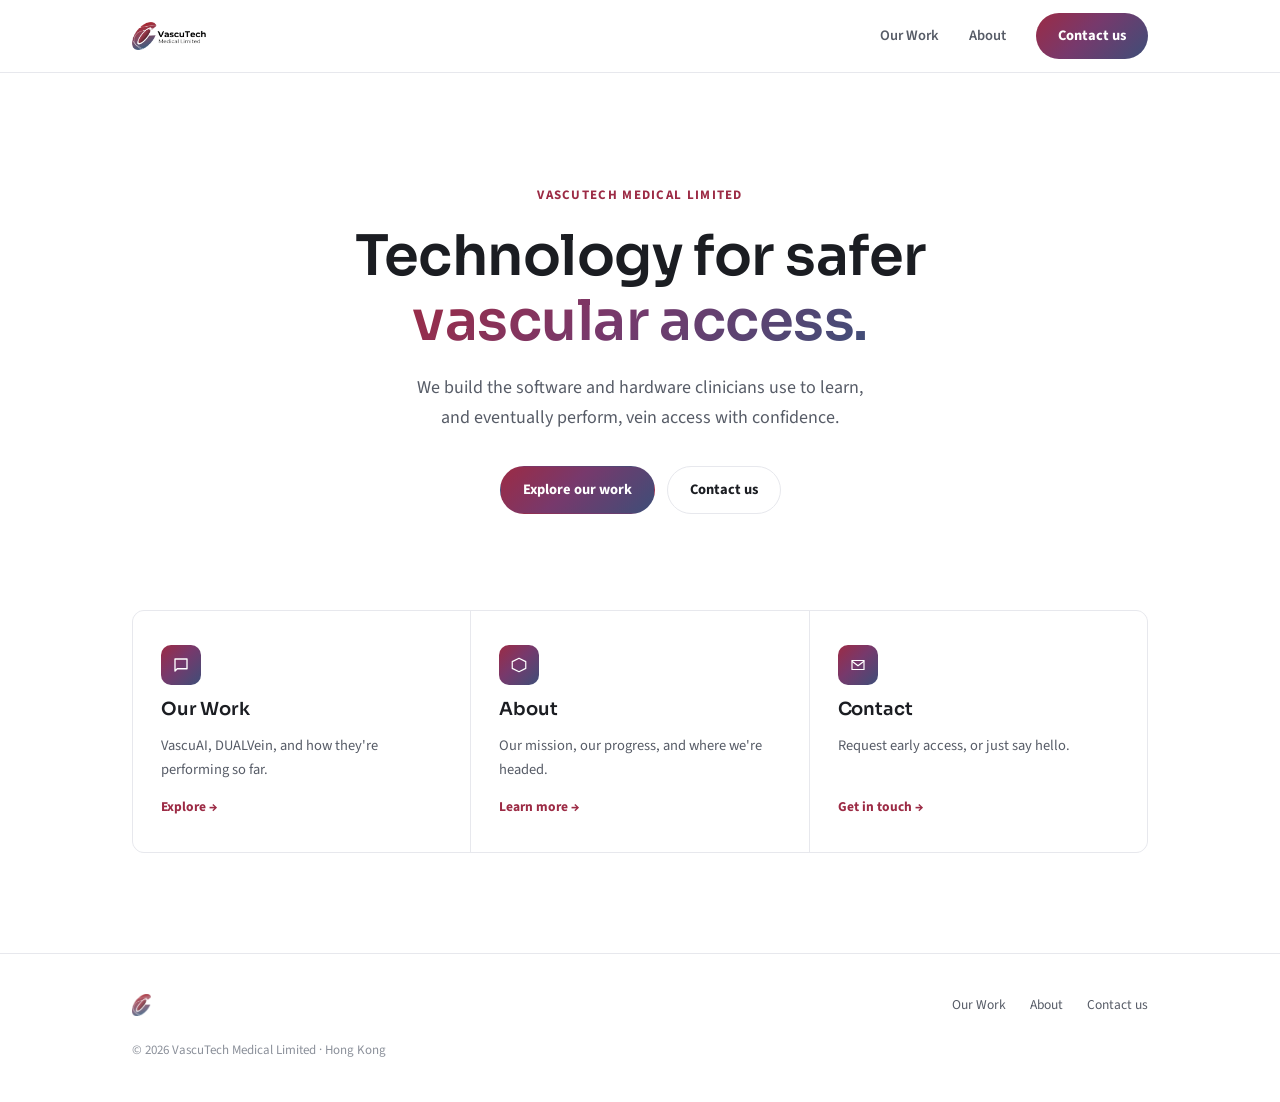
==== index.html @ d78c6bd5 "Initial Commit for the first launch company website" ====
<!DOCTYPE html>
<html lang="en">
<head>
<meta charset="UTF-8">
<meta name="viewport" content="width=device-width, initial-scale=1.0">
<title>VascuTech Medical</title>
<meta name="description" content="VascuTech Medical Limited — technology for safer vascular access.">
<link rel="stylesheet" href="css/style.css">
</head>
<body>

<nav class="nav">
  <div class="wrap nav-inner">
    <a href="index.html" aria-label="VascuTech home">
      <img class="brand-lockup" src="assets/logo-lockup.png" alt="VascuTech Medical Limited">
    </a>
    <div class="nav-links">
      <a href="work.html" class="link">Our Work</a>
      <a href="about.html" class="link">About</a>
      <a href="contact.html" class="nav-cta">Contact us</a>
    </div>
  </div>
</nav>

<header class="hero">
  <div class="wrap">
    <span class="eyebrow">VascuTech Medical Limited</span>
    <h1>Technology for safer <span class="grad-text">vascular access.</span></h1>
    <p class="hero-sub">We build the software and hardware clinicians use to learn, and eventually perform, vein access with confidence.</p>
    <div class="hero-ctas">
      <a href="work.html" class="btn btn-grad">Explore our work</a>
      <a href="contact.html" class="btn btn-outline">Contact us</a>
    </div>
  </div>
</header>

<div class="tiles-section">
  <div class="wrap">
    <div class="tiles">
      <a class="tile" href="work.html">
        <div class="tile-icon"><svg width="18" height="18" viewBox="0 0 24 24" fill="none"><path d="M4 4h16v13H7l-3 3V4z" stroke="white" stroke-width="1.8" stroke-linejoin="round"/></svg></div>
        <h3>Our Work</h3>
        <p>VascuAI, DUALVein, and how they're performing so far.</p>
        <span class="go">Explore &rarr;</span>
      </a>
      <a class="tile" href="about.html">
        <div class="tile-icon"><svg width="18" height="18" viewBox="0 0 24 24" fill="none"><path d="M12 3l9 4.5v9L12 21l-9-4.5v-9L12 3z" stroke="white" stroke-width="1.6" stroke-linejoin="round"/></svg></div>
        <h3>About</h3>
        <p>Our mission, our progress, and where we're headed.</p>
        <span class="go">Learn more &rarr;</span>
      </a>
      <a class="tile" href="contact.html">
        <div class="tile-icon"><svg width="18" height="18" viewBox="0 0 24 24" fill="none"><path d="M4 6h16v12H4z" stroke="white" stroke-width="1.6"/><path d="M4 7l8 6 8-6" stroke="white" stroke-width="1.6"/></svg></div>
        <h3>Contact</h3>
        <p>Request early access, or just say hello.</p>
        <span class="go">Get in touch &rarr;</span>
      </a>
    </div>
  </div>
</div>

<footer>
  <div class="wrap footer-inner">
    <img class="footer-mark" src="assets/logo-mark.png" alt="VascuTech mark">
    <div class="footer-links">
      <a href="work.html">Our Work</a>
      <a href="about.html">About</a>
      <a href="contact.html">Contact us</a>
    </div>
    <p class="footer-copy">&copy; 2026 VascuTech Medical Limited &middot; Hong Kong</p>
  </div>
</footer>

</body>
</html>
---- css/style.css ----
@import url('https://fonts.googleapis.com/css2?family=Sora:wght@500;600;700&family=Source+Sans+3:wght@400;500;600;700&display=swap');

/* VascuTech Medical Limited — shared site styles
   Deliberately single-theme: always renders on white, regardless of OS/browser theme. */

:root {
  --bg: #FFFFFF;
  --bg-alt: #F7F7FA;
  --ink: #1B1D22;
  --ink-soft: #575C67;
  --ink-faint: #8B909A;
  --line: #E7E8ED;
  --red: #9C2B45;
  --blue: #3E4E78;
  --grad: linear-gradient(135deg, #9C2B45 0%, #77396C 45%, #3E4E78 100%);
  --tint: #F4EEF1;
  --shadow: 0 1px 2px rgba(20,20,30,0.05), 0 14px 34px rgba(20,20,30,0.07);
  color-scheme: light;
}

* { box-sizing: border-box; }
html, body { margin: 0; padding: 0; }
body {
  background: var(--bg);
  color: var(--ink);
  font-family: 'Source Sans 3', system-ui, -apple-system, sans-serif;
  font-size: 16.5px;
  line-height: 1.65;
  -webkit-font-smoothing: antialiased;
}
::selection { background: var(--tint); color: var(--red); }
a { color: inherit; }
p { margin: 0; }

h1, h2, h3 {
  font-family: 'Sora', system-ui, sans-serif;
  font-weight: 600;
  line-height: 1.15;
  text-wrap: balance;
  margin: 0;
  letter-spacing: -0.01em;
}

.wrap { max-width: 1080px; margin: 0 auto; padding: 0 32px; }
@media (max-width: 640px) { .wrap { padding: 0 20px; } }

.grad-text {
  background: var(--grad);
  -webkit-background-clip: text;
  background-clip: text;
  color: transparent;
}

/* ---------- NAV ---------- */
.nav {
  position: sticky; top: 0; z-index: 50;
  background: rgba(255,255,255,0.92);
  backdrop-filter: blur(10px);
  border-bottom: 1px solid var(--line);
}
.nav-inner { display: flex; align-items: center; justify-content: space-between; height: 72px; }
.brand-lockup { height: 28px; display: block; }
.nav-links { display: flex; align-items: center; gap: 30px; }
.nav-links a.link { text-decoration: none; font-size: 14.5px; font-weight: 600; color: var(--ink-soft); }
.nav-links a.link.active,
.nav-links a.link:hover { color: var(--red); }
@media (max-width: 640px) { .nav-links a.link { display: none; } }

/* The nav's Contact-us button is a fixed, static control — no hover/active
   color change. It intentionally does not use .link's hover rule above. */
.nav-cta {
  text-decoration: none;
  font-family: 'Source Sans 3', sans-serif;
  font-weight: 700;
  font-size: 14.5px;
  color: #FFFFFF;
  background: var(--grad);
  padding: 11px 22px;
  border-radius: 999px;
}
.nav-cta:hover,
.nav-cta:focus,
.nav-cta:active {
  color: #FFFFFF;
  background: var(--grad);
}
.nav-cta:focus-visible { outline: 2px solid var(--blue); outline-offset: 2px; }

.btn {
  display: inline-flex; align-items: center; gap: 8px;
  font-family: 'Source Sans 3', sans-serif;
  font-weight: 700; font-size: 14.5px;
  padding: 11px 22px; border-radius: 999px;
  text-decoration: none; cursor: pointer; border: 1px solid transparent;
  transition: transform 0.15s ease, opacity 0.15s ease, border-color 0.15s ease, color 0.15s ease;
}
.btn:active { transform: translateY(1px); }
.btn-grad { background: var(--grad); color: #fff; }
.btn-grad:hover { opacity: 0.9; }
.btn-outline { background: transparent; border-color: var(--line); color: var(--ink); }
.btn-outline:hover { border-color: var(--red); color: var(--red); }
.btn:focus-visible, a:focus-visible { outline: 2px solid var(--blue); outline-offset: 2px; }

/* ---------- HERO (home only) ---------- */
.hero { padding: 108px 0 88px; text-align: center; }
.eyebrow {
  font-family: 'Source Sans 3', sans-serif;
  font-size: 13px; font-weight: 700; letter-spacing: 0.1em; text-transform: uppercase;
  color: var(--red);
}
.hero h1 { font-size: clamp(34px, 5.4vw, 56px); margin: 16px auto 0; max-width: 15ch; }
.hero-sub { margin: 20px auto 0; font-size: 18px; color: var(--ink-soft); max-width: 50ch; }
.hero-ctas { margin-top: 34px; display: flex; gap: 12px; flex-wrap: wrap; justify-content: center; }

/* ---------- HOME TILES ---------- */
.tiles-section { padding: 8px 0 100px; }
.tiles {
  display: grid;
  grid-template-columns: repeat(3, 1fr);
  gap: 1px;
  background: var(--line);
  border: 1px solid var(--line);
  border-radius: 12px;
  overflow: hidden;
}
@media (max-width: 700px) { .tiles { grid-template-columns: 1fr; } }
.tile {
  background: var(--bg);
  padding: 34px 28px;
  text-decoration: none;
  color: var(--ink);
  display: flex;
  flex-direction: column;
  gap: 14px;
  transition: background 0.15s ease;
}
.tile:hover { background: var(--bg-alt); }
.tile-icon {
  width: 40px; height: 40px;
  border-radius: 10px;
  background: var(--grad);
  display: flex; align-items: center; justify-content: center;
  color: #fff;
}
.tile h3 { font-size: 18px; font-weight: 600; }
.tile p { font-size: 14.5px; color: var(--ink-soft); flex-grow: 1; }
.tile .go { font-size: 13.5px; font-weight: 700; color: var(--red); display: flex; align-items: center; gap: 5px; }
.tile:hover .go { gap: 8px; }

/* ---------- PAGE HEADER (Our Work / About / Contact) ---------- */
.page-header { padding: 76px 0 8px; text-align: center; }
.page-header .eyebrow { display: block; }
.page-header h1 { font-size: clamp(30px, 4.6vw, 44px); margin-top: 12px; }
.page-header p { margin: 16px auto 0; font-size: 17px; color: var(--ink-soft); max-width: 54ch; }

/* ---------- SUBSECTIONS ---------- */
.subsection { padding: 72px 0; border-top: 1px solid var(--line); }
.subsection.alt { background: var(--bg-alt); }
.sub-head { max-width: 640px; margin: 0 auto 44px; text-align: center; }
.sub-head h2 { font-size: clamp(24px, 3.2vw, 32px); margin-top: 10px; }
.sub-head p { margin-top: 14px; font-size: 16px; color: var(--ink-soft); }
.concept-tag {
  display: inline-flex; align-items: center; gap: 7px;
  font-size: 12px; font-weight: 700; letter-spacing: 0.04em; text-transform: uppercase;
  color: var(--red); background: var(--tint);
  padding: 5px 11px; border-radius: 20px; margin-top: 6px;
}

.feature-grid {
  display: grid;
  grid-template-columns: repeat(3, 1fr);
  gap: 30px;
}
@media (max-width: 820px) { .feature-grid { grid-template-columns: 1fr 1fr; } }
@media (max-width: 560px) { .feature-grid { grid-template-columns: 1fr; } }
.feature-card { display: flex; flex-direction: column; gap: 12px; }
.feature-card .feature-icon {
  width: 38px; height: 38px; border-radius: 9px;
  background: var(--tint); color: var(--red);
  display: flex; align-items: center; justify-content: center;
}
.feature-card h3 { font-size: 16px; font-weight: 600; }
.feature-card p { font-size: 14.5px; color: var(--ink-soft); }

/* ---------- TESTIMONIAL CAROUSEL ---------- */
.carousel { position: relative; max-width: 640px; margin: 0 auto; }
.carousel-track { overflow: hidden; border-radius: 14px; }
.carousel-slides { display: flex; transition: transform 0.4s ease; }
.quote-card {
  flex: 0 0 100%;
  background: var(--bg);
  border: 1px solid var(--line);
  border-radius: 14px;
  padding: 36px 40px;
  text-align: center;
}
.quote-card p.quote { font-size: 18px; color: var(--ink); font-style: italic; line-height: 1.6; }
.quote-card .who { margin-top: 18px; font-size: 14px; font-weight: 700; color: var(--ink-faint); font-style: normal; }
.carousel-nav { display: flex; align-items: center; justify-content: center; gap: 16px; margin-top: 20px; }
.carousel-arrow {
  width: 34px; height: 34px; border-radius: 50%;
  border: 1px solid var(--line); background: var(--bg);
  display: flex; align-items: center; justify-content: center;
  cursor: pointer; color: var(--ink-soft);
}
.carousel-arrow:hover { border-color: var(--red); color: var(--red); }
.carousel-dots { display: flex; gap: 8px; }
.carousel-dot { width: 7px; height: 7px; border-radius: 50%; background: var(--line); cursor: pointer; border: none; padding: 0; }
.carousel-dot.active { background: var(--red); }
.report-cta { text-align: center; margin-top: 40px; }

/* ---------- ABOUT FACTS ---------- */
.facts-grid {
  display: grid;
  grid-template-columns: repeat(3, 1fr);
  gap: 24px;
  max-width: 780px;
  margin: 0 auto;
}
@media (max-width: 700px) { .facts-grid { grid-template-columns: 1fr; } }
.fact-card {
  border: 1px solid var(--line);
  border-radius: 12px;
  padding: 26px 24px;
  text-align: left;
}
.fact-card .dot { width: 8px; height: 8px; border-radius: 50%; background: var(--grad); margin-bottom: 12px; }
.fact-card p { font-size: 15px; color: var(--ink-soft); }

.tbc-box {
  max-width: 480px; margin: 0 auto;
  border: 1px dashed var(--line);
  border-radius: 12px;
  padding: 30px;
  text-align: center;
  color: var(--ink-faint);
}
.tbc-box b { display: block; font-family: 'Sora', sans-serif; font-size: 15px; color: var(--ink-soft); margin-bottom: 4px; }

/* ---------- CONTACT PAGE ---------- */
.contact-body { padding: 40px 0 100px; text-align: center; }
.contact-email {
  display: inline-block; margin-top: 22px;
  font-family: 'Sora', sans-serif; font-size: 22px; font-weight: 600;
  color: var(--ink); text-decoration: none;
  border-bottom: 2px solid transparent;
}
.contact-email:hover { border-color: var(--red); color: var(--red); }
.contact-actions { margin-top: 30px; display: flex; gap: 12px; justify-content: center; flex-wrap: wrap; }

footer { border-top: 1px solid var(--line); padding: 40px 0; }
.footer-inner { display: flex; align-items: center; justify-content: space-between; flex-wrap: wrap; gap: 16px; }
.footer-mark { height: 22px; opacity: 0.85; }
.footer-links { display: flex; gap: 24px; }
.footer-links a { font-size: 13.5px; color: var(--ink-soft); text-decoration: none; }
.footer-links a:hover { color: var(--red); }
.footer-copy { font-size: 13px; color: var(--ink-faint); width: 100%; margin-top: 8px; }

@media (prefers-reduced-motion: reduce) {
  * { transition-duration: 0.001ms !important; }
}
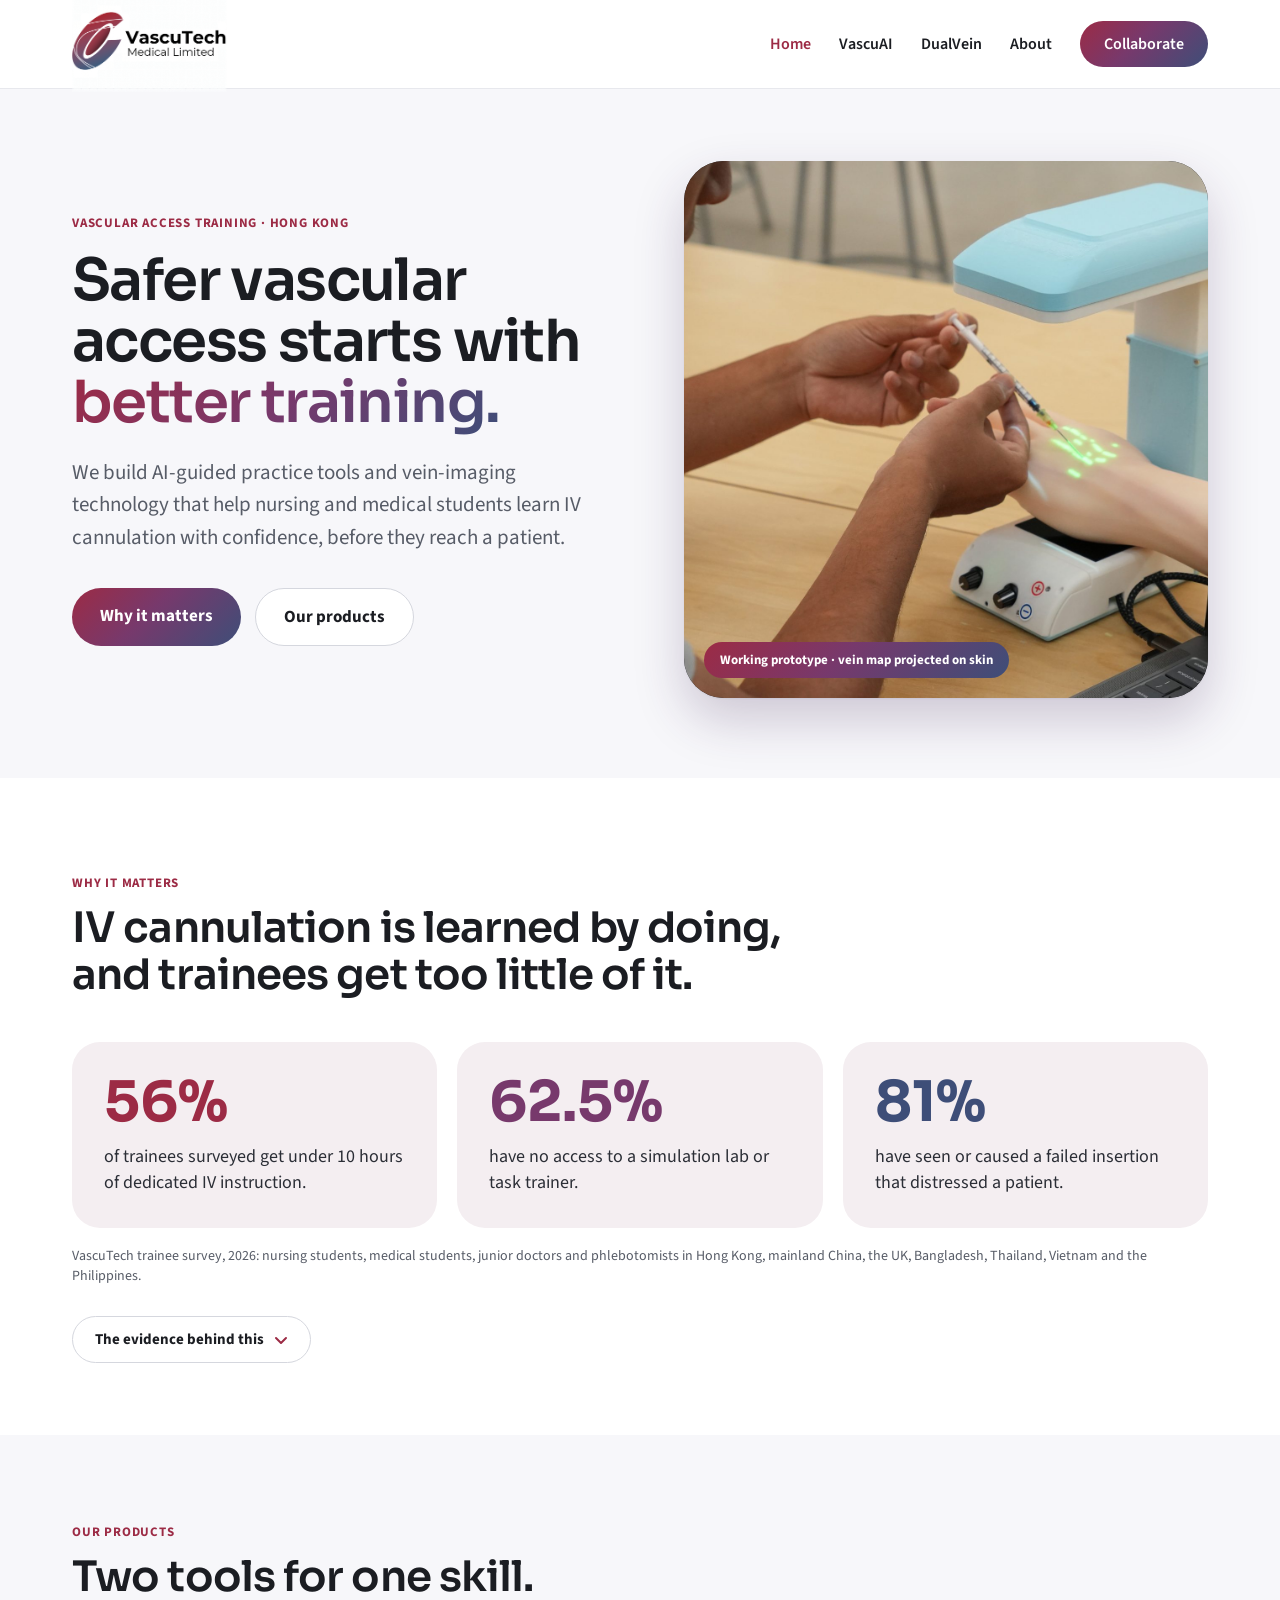
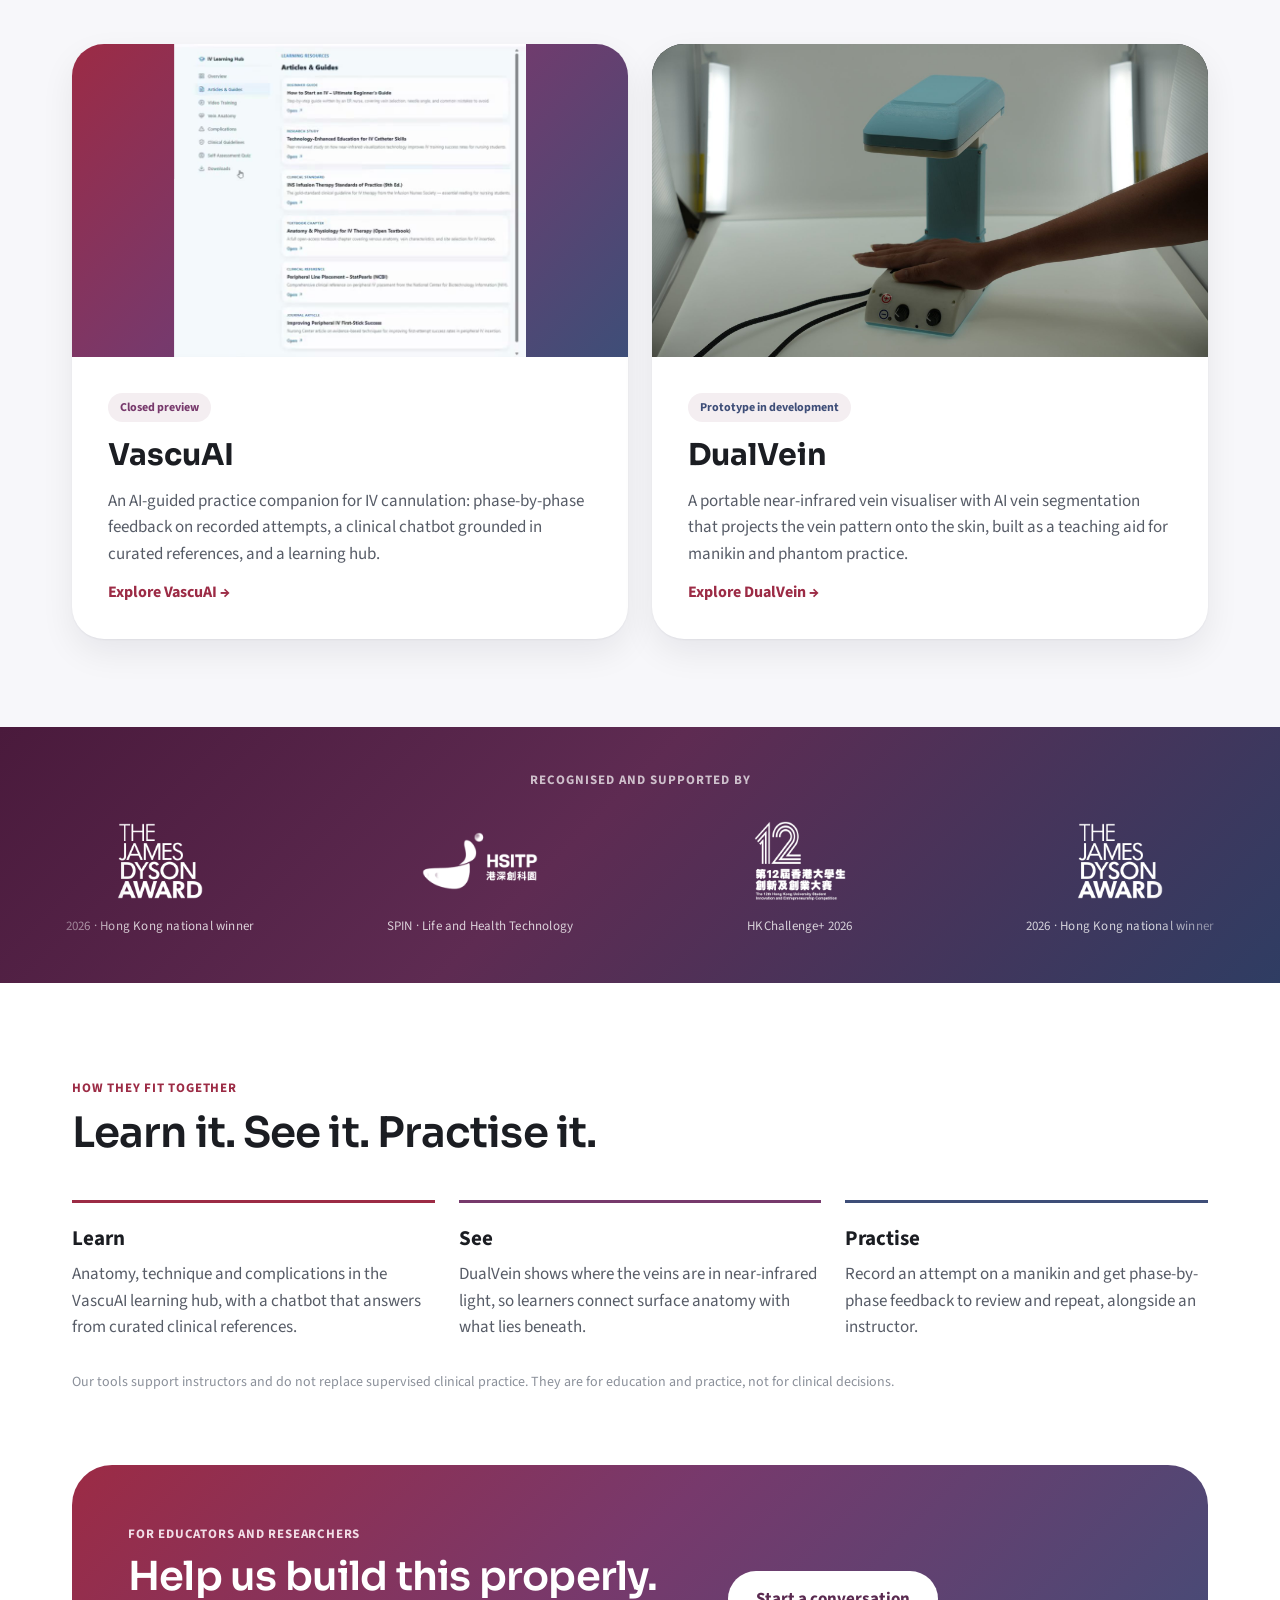
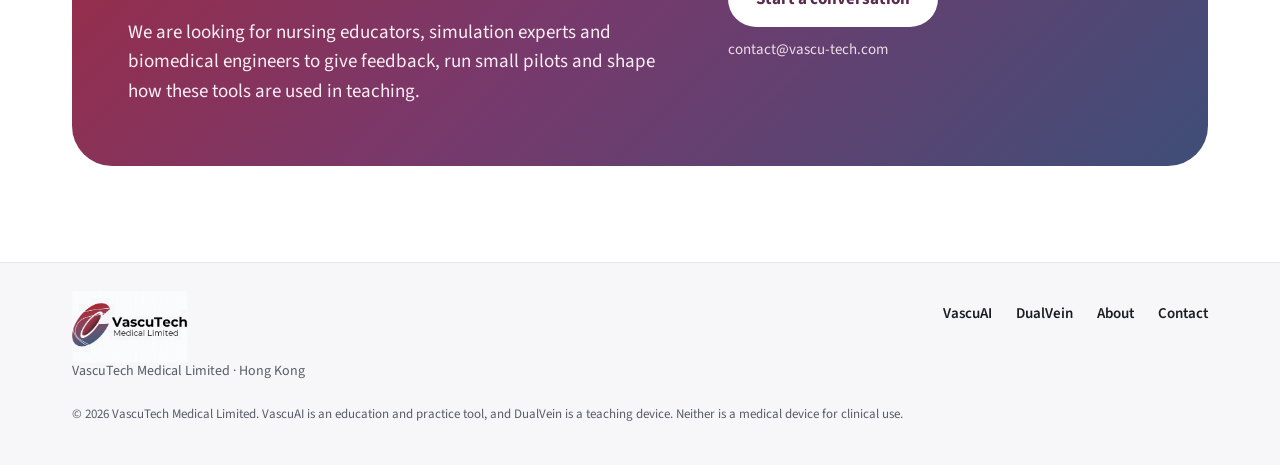
==== commit f672f02a: "Add files via upload" ====
--- a/index.html
+++ b/index.html
@@ -1,75 +1,232 @@
-<!DOCTYPE html>
+<!doctype html>
 <html lang="en">
 <head>
-<meta charset="UTF-8">
-<meta name="viewport" content="width=device-width, initial-scale=1.0">
-<title>VascuTech Medical</title>
-<meta name="description" content="VascuTech Medical Limited — technology for safer vascular access.">
-<link rel="stylesheet" href="css/style.css">
+<meta charset="utf-8">
+<meta name="viewport" content="width=device-width, initial-scale=1">
+<title>VascuTech Medical | Safer vascular access starts with better training</title>
+<meta name="description" content="VascuTech Medical builds AI-guided practice tools and vein-imaging technology that help nursing and medical students learn IV cannulation.">
+<link rel="icon" href="assets/logo.png">
+<link rel="preconnect" href="https://fonts.googleapis.com">
+<link rel="preconnect" href="https://fonts.gstatic.com" crossorigin>
+<link href="https://fonts.googleapis.com/css2?family=Sora:wght@500;600;700&amp;family=Source+Sans+3:wght@400;500;600;700&amp;display=swap" rel="stylesheet">
+<link rel="stylesheet" href="style.css">
 </head>
 <body>
-
-<nav class="nav">
-  <div class="wrap nav-inner">
-    <a href="index.html" aria-label="VascuTech home">
-      <img class="brand-lockup" src="assets/logo-lockup.png" alt="VascuTech Medical Limited">
-    </a>
-    <div class="nav-links">
-      <a href="work.html" class="link">Our Work</a>
-      <a href="about.html" class="link">About</a>
-      <a href="contact.html" class="nav-cta">Contact us</a>
-    </div>
-  </div>
+<div style="width:100%;background:#ffffff;font-family:'Source Sans 3',system-ui,sans-serif;color:#1B1D22">
+
+<!-- NAV -->
+<header style="position:sticky;top:0;z-index:50;border-bottom:1px solid #E7E8ED;background:rgba(255,255,255,.94);-webkit-backdrop-filter:saturate(1.4) blur(14px);backdrop-filter:saturate(1.4) blur(14px)">
+<div style="max-width:1200px;margin:0 auto;padding:14px 32px;box-sizing:border-box;display:flex;flex-wrap:wrap;gap:16px;align-items:center;justify-content:space-between">
+<a href="index.html"><img src="assets/logo.png" alt="VascuTech Medical Limited" style="height:96px;width:auto;display:block;margin:-18px 0"></a>
+<nav class="nav" style="display:flex;flex-wrap:wrap;gap:28px;align-items:center;font-size:16px;font-weight:600">
+<a href="index.html" style="color:#9C2B45">Home</a>
+<a href="vascuai.html" style="color:#1B1D22">VascuAI</a>
+<a href="dualvein.html" style="color:#1B1D22">DualVein</a>
+<a href="about.html" style="color:#1B1D22">About</a>
+<a class="btn" href="about.html" style="background:linear-gradient(135deg,#9C2B45 0%,#77396C 45%,#3E4E78 100%);color:#ffffff;padding:12px 24px;border-radius:999px">Collaborate</a>
 </nav>
-
-<header class="hero">
-  <div class="wrap">
-    <span class="eyebrow">VascuTech Medical Limited</span>
-    <h1>Technology for safer <span class="grad-text">vascular access.</span></h1>
-    <p class="hero-sub">We build the software and hardware clinicians use to learn, and eventually perform, vein access with confidence.</p>
-    <div class="hero-ctas">
-      <a href="work.html" class="btn btn-grad">Explore our work</a>
-      <a href="contact.html" class="btn btn-outline">Contact us</a>
-    </div>
-  </div>
+</div>
 </header>
 
-<div class="tiles-section">
-  <div class="wrap">
-    <div class="tiles">
-      <a class="tile" href="work.html">
-        <div class="tile-icon"><svg width="18" height="18" viewBox="0 0 24 24" fill="none"><path d="M4 4h16v13H7l-3 3V4z" stroke="white" stroke-width="1.8" stroke-linejoin="round"/></svg></div>
-        <h3>Our Work</h3>
-        <p>VascuAI, DUALVein, and how they're performing so far.</p>
-        <span class="go">Explore &rarr;</span>
-      </a>
-      <a class="tile" href="about.html">
-        <div class="tile-icon"><svg width="18" height="18" viewBox="0 0 24 24" fill="none"><path d="M12 3l9 4.5v9L12 21l-9-4.5v-9L12 3z" stroke="white" stroke-width="1.6" stroke-linejoin="round"/></svg></div>
-        <h3>About</h3>
-        <p>Our mission, our progress, and where we're headed.</p>
-        <span class="go">Learn more &rarr;</span>
-      </a>
-      <a class="tile" href="contact.html">
-        <div class="tile-icon"><svg width="18" height="18" viewBox="0 0 24 24" fill="none"><path d="M4 6h16v12H4z" stroke="white" stroke-width="1.6"/><path d="M4 7l8 6 8-6" stroke="white" stroke-width="1.6"/></svg></div>
-        <h3>Contact</h3>
-        <p>Request early access, or just say hello.</p>
-        <span class="go">Get in touch &rarr;</span>
-      </a>
-    </div>
-  </div>
-</div>
-
-<footer>
-  <div class="wrap footer-inner">
-    <img class="footer-mark" src="assets/logo-mark.png" alt="VascuTech mark">
-    <div class="footer-links">
-      <a href="work.html">Our Work</a>
-      <a href="about.html">About</a>
-      <a href="contact.html">Contact us</a>
-    </div>
-    <p class="footer-copy">&copy; 2026 VascuTech Medical Limited &middot; Hong Kong</p>
-  </div>
+<!-- HERO -->
+<section style="background:#F7F7FA">
+<div style="max-width:1200px;margin:0 auto;padding:72px 32px 80px;box-sizing:border-box;display:flex;flex-wrap:wrap;gap:48px;align-items:center">
+<div style="flex:1 1 480px;min-width:0">
+<div style="font-size:13px;font-weight:700;letter-spacing:.8px;text-transform:uppercase;color:#9C2B45">Vascular access training · Hong Kong</div>
+<h1 style="margin:18px 0 0;font-family:'Sora',sans-serif;font-weight:600;font-size:58px;line-height:1.06;letter-spacing:-1.6px">Safer vascular access starts with <span style="background:linear-gradient(135deg,#9C2B45 0%,#77396C 50%,#3E4E78 100%);-webkit-background-clip:text;background-clip:text;color:transparent">better training.</span></h1>
+<p style="margin:22px 0 0;font-size:21px;line-height:1.55;color:#575C67;max-width:540px">We build AI-guided practice tools and vein-imaging technology that help nursing and medical students learn IV cannulation with confidence, before they reach a patient.</p>
+<div style="margin-top:34px;display:flex;flex-wrap:wrap;gap:14px">
+<a class="btn" href="#why" style="background:linear-gradient(135deg,#9C2B45 0%,#77396C 45%,#3E4E78 100%);color:#ffffff;font-weight:700;padding:16px 28px;border-radius:999px;font-size:17px">Why it matters</a>
+<a class="btn" href="#products" style="background:#ffffff;color:#1B1D22;font-weight:700;padding:16px 28px;border-radius:999px;font-size:17px;border:1.5px solid #D5D7DE">Our products</a>
+</div>
+</div>
+<div style="flex:1 1 440px;min-width:0">
+<div style="position:relative;border-radius:40px;overflow:hidden;box-shadow:0 1px 2px rgba(20,20,30,.05),0 22px 50px rgba(60,30,80,.22);background:#1B1D22">
+<img src="assets/home-hero.jpg" alt="A trainee practising cannulation with the DualVein prototype, which projects a green vein map onto the hand" style="width:100%;height:auto;display:block;aspect-ratio:4/4.1;object-fit:cover;object-position:62% 50%">
+<div style="position:absolute;left:20px;bottom:20px;right:20px;display:flex;flex-wrap:wrap;gap:10px;align-items:center">
+<span style="background:linear-gradient(135deg,#9C2B45 0%,#77396C 45%,#3E4E78 100%);color:#ffffff;font-size:13px;font-weight:700;padding:9px 16px;border-radius:999px">Working prototype · vein map projected on skin</span>
+</div>
+</div>
+</div>
+</div>
+</section>
+
+<!-- WHY IT MATTERS -->
+<section id="why" style="max-width:1200px;margin:0 auto;padding:96px 32px 72px;box-sizing:border-box">
+<div style="font-size:13px;font-weight:700;letter-spacing:.8px;text-transform:uppercase;color:#9C2B45">Why it matters</div>
+<h2 style="margin:12px 0 0;font-family:'Sora',sans-serif;font-weight:600;font-size:42px;line-height:1.12;letter-spacing:-.9px;max-width:780px">IV cannulation is learned by doing, and trainees get too little of it.</h2>
+<div style="margin-top:44px;display:flex;flex-wrap:wrap;gap:20px">
+<div style="flex:1 1 300px;min-width:0;background:#F4EEF1;border-radius:28px;padding:32px">
+<div style="font-family:'Sora',sans-serif;font-weight:700;font-size:56px;line-height:1;color:#9C2B45">56%</div>
+<div style="margin-top:14px;font-size:18px;line-height:1.45;color:#2b2e36">of trainees surveyed get under 10 hours of dedicated IV instruction.</div>
+</div>
+<div style="flex:1 1 300px;min-width:0;background:#F4EEF1;border-radius:28px;padding:32px">
+<div style="font-family:'Sora',sans-serif;font-weight:700;font-size:56px;line-height:1;color:#77396C">62.5%</div>
+<div style="margin-top:14px;font-size:18px;line-height:1.45;color:#2b2e36">have no access to a simulation lab or task trainer.</div>
+</div>
+<div style="flex:1 1 300px;min-width:0;background:#F4EEF1;border-radius:28px;padding:32px">
+<div style="font-family:'Sora',sans-serif;font-weight:700;font-size:56px;line-height:1;color:#3E4E78">81%</div>
+<div style="margin-top:14px;font-size:18px;line-height:1.45;color:#2b2e36">have seen or caused a failed insertion that distressed a patient.</div>
+</div>
+</div>
+<div style="margin-top:18px;font-size:14px;color:#575C67">VascuTech trainee survey, 2026: nursing students, medical students, junior doctors and phlebotomists in Hong Kong, mainland China, the UK, Bangladesh, Thailand, Vietnam and the Philippines.</div>
+
+<details style="margin-top:30px">
+<summary style="display:inline-flex;align-items:center;gap:10px;background:#ffffff;border:1.5px solid #D5D7DE;border-radius:999px;padding:12px 22px;font-size:15px;font-weight:700;color:#1B1D22">The evidence behind this<svg class="chev" width="14" height="14" viewBox="0 0 14 14" fill="none" stroke="#9C2B45" stroke-width="2" stroke-linecap="round" stroke-linejoin="round" aria-hidden="true"><path d="M2 5l5 5 5-5"/></svg></summary>
+<div style="margin-top:24px;display:flex;flex-wrap:wrap;gap:16px">
+<div style="flex:1 1 240px;min-width:0;border:1px solid #E7E8ED;border-radius:22px;padding:24px;box-sizing:border-box">
+<div style="font-weight:700;font-size:17px">Repeated attempts</div>
+<div style="margin-top:8px;font-size:15px;line-height:1.55;color:#575C67">In a cohort of 1,063 adults cannulated by experienced anaesthesia staff, 17% failed at the first attempt.<sup>[2]</sup></div>
+</div>
+<div style="flex:1 1 240px;min-width:0;border:1px solid #E7E8ED;border-radius:22px;padding:24px;box-sizing:border-box">
+<div style="font-weight:700;font-size:17px">Catheters that fail</div>
+<div style="margin-top:8px;font-size:15px;line-height:1.55;color:#575C67">A literature review puts peripheral IV catheter failure at 35% to 50%.<sup>[1]</sup> An audit of 40,620 catheters in 51 countries found many symptomatic, idle or poorly dressed.<sup>[3]</sup></div>
+</div>
+<div style="flex:1 1 240px;min-width:0;border:1px solid #E7E8ED;border-radius:22px;padding:24px;box-sizing:border-box">
+<div style="font-weight:700;font-size:17px">Local complications</div>
+<div style="margin-top:8px;font-size:15px;line-height:1.55;color:#575C67">Phlebitis and catheter-related infection are recognised risks of peripheral venous catheters.<sup>[4]</sup></div>
+</div>
+<div style="flex:1 1 240px;min-width:0;border:1px solid #E7E8ED;border-radius:22px;padding:24px;box-sizing:border-box">
+<div style="font-weight:700;font-size:17px">Harder for some patients</div>
+<div style="margin-top:8px;font-size:15px;line-height:1.55;color:#575C67">Veins that cannot be palpated or seen, a diameter of 2 mm or less, and a history of difficult access each predicted a failed first attempt.<sup>[2]</sup> The scale was later validated across several hospitals.<sup>[5]</sup></div>
+</div>
+</div>
+<div style="margin-top:22px;border:1px solid #E7E8ED;border-radius:22px;padding:24px;box-sizing:border-box">
+<div style="font-weight:700;font-size:17px">More from our trainee survey</div>
+<div style="margin-top:8px;font-size:15px;line-height:1.6;color:#575C67">75% feel least prepared for needle insertion technique, and 56.3% rate their confidence 2 out of 5 or lower for a first unsupervised insertion. Obese patients with deeply buried veins were named hardest to cannulate by every respondent. Trainees most want real-time feedback on insertion (75%) and step-by-step procedural guidance (75%).</div>
+</div>
+<div style="margin-top:22px;font-size:13px;font-weight:700;letter-spacing:.8px;text-transform:uppercase;color:#8B909A">References</div>
+<ol style="margin:12px 0 0;padding:0 0 0 22px;font-size:14px;line-height:1.65;color:#575C67;display:flex;flex-direction:column;gap:6px">
+<li>Helm RE, Klausner JD, Klemperer JD, Flint LM, Huang E. Accepted but unacceptable: peripheral IV catheter failure. <em>J Infus Nurs.</em> 2015;38(3):189-203. <a href="https://doi.org/10.1097/NAN.0000000000000100">doi:10.1097/NAN.0000000000000100</a></li>
+<li>van Loon FHJ, Puijn LAPM, Houterman S, Bouwman ARA. Development of the A-DIVA scale: a clinical predictive scale to identify difficult intravenous access in adult patients based on clinical observations. <em>Medicine (Baltimore).</em> 2016;95(16):e3428. <a href="https://doi.org/10.1097/MD.0000000000003428">doi:10.1097/MD.0000000000003428</a></li>
+<li>Alexandrou E, et al. Use of short peripheral intravenous catheters: characteristics, management, and outcomes worldwide. <em>J Hosp Med.</em> 2018;13(5). <a href="https://doi.org/10.12788/jhm.3039">doi:10.12788/jhm.3039</a></li>
+<li>Zingg W, Pittet D. Peripheral venous catheters: an under-evaluated problem. <em>Int J Antimicrob Agents.</em> 2009;34(Suppl 4):S38-S42. <a href="https://doi.org/10.1016/S0924-8579(09)70565-5">doi:10.1016/S0924-8579(09)70565-5</a></li>
+<li>van Loon FHJ, van Hooff LWE, de Boer HD, et al. The modified A-DIVA scale as a predictive tool for prospective identification of adult patients at risk of a difficult intravenous access: a multicenter validation study. <em>J Clin Med.</em> 2019;8(2):144. <a href="https://doi.org/10.3390/jcm8020144">doi:10.3390/jcm8020144</a></li>
+</ol>
+</details>
+</section>
+
+<!-- PRODUCTS -->
+<section id="products" style="background:#F7F7FA">
+<div style="max-width:1200px;margin:0 auto;padding:88px 32px;box-sizing:border-box">
+<div style="font-size:13px;font-weight:700;letter-spacing:.8px;text-transform:uppercase;color:#9C2B45">Our products</div>
+<h2 style="margin:12px 0 0;font-family:'Sora',sans-serif;font-weight:600;font-size:42px;line-height:1.12;letter-spacing:-.9px">Two tools for one skill.</h2>
+<div style="margin-top:44px;display:flex;flex-wrap:wrap;gap:24px">
+
+<div class="card" style="flex:1 1 520px;min-width:0;background:#ffffff;border-radius:32px;overflow:hidden;box-shadow:0 1px 2px rgba(20,20,30,.05),0 14px 34px rgba(20,20,30,.07);display:flex;flex-direction:column">
+<div style="flex:1 1 auto;padding:36px;box-sizing:border-box;display:flex;flex-direction:column;gap:14px">
+<span style="align-self:flex-start;font-size:12px;font-weight:700;background:#F4EEF1;color:#77396C;padding:6px 12px;border-radius:999px">Closed preview</span>
+<div style="font-family:'Sora',sans-serif;font-weight:700;font-size:30px">VascuAI</div>
+<p style="margin:0;font-size:17px;line-height:1.55;color:#575C67">An AI-guided practice companion for IV cannulation: phase-by-phase feedback on recorded attempts, a clinical chatbot grounded in curated references, and a learning hub.</p>
+<a href="vascuai.html" style="margin-top:auto;font-weight:700;font-size:16px">Explore VascuAI →</a>
+</div>
+<div style="order:-1;flex:none;position:relative;aspect-ratio:16/9;overflow:hidden;background:linear-gradient(135deg,#9C2B45 0%,#77396C 45%,#3E4E78 100%)">
+<video autoplay muted loop playsinline disablepictureinpicture disableremoteplayback controlslist="nodownload noplaybackrate noremoteplayback" preload="auto" poster="assets/vascuai-app-poster.jpg" aria-label="VascuAI learning hub demo, silent loop" style="position:absolute;left:50%;top:0;height:100%;width:auto;transform:translateX(-50%);pointer-events:none;border-radius:0"><source src="assets/vascuai-app.mp4" type="video/mp4"></video>
+</div>
+</div>
+
+<div class="card" style="flex:1 1 520px;min-width:0;background:#ffffff;border-radius:32px;overflow:hidden;box-shadow:0 1px 2px rgba(20,20,30,.05),0 14px 34px rgba(20,20,30,.07);display:flex;flex-direction:column">
+<div style="flex:1 1 auto;padding:36px;box-sizing:border-box;display:flex;flex-direction:column;gap:14px">
+<span style="align-self:flex-start;font-size:12px;font-weight:700;background:#F4EEF1;color:#3E4E78;padding:6px 12px;border-radius:999px">Prototype in development</span>
+<div style="font-family:'Sora',sans-serif;font-weight:700;font-size:30px">DualVein</div>
+<p style="margin:0;font-size:17px;line-height:1.55;color:#575C67">A portable near-infrared vein visualiser with AI vein segmentation that projects the vein pattern onto the skin, built as a teaching aid for manikin and phantom practice.</p>
+<a href="dualvein.html" style="margin-top:auto;font-weight:700;font-size:16px">Explore DualVein →</a>
+</div>
+<div style="order:-1;flex:none;position:relative;aspect-ratio:16/9;overflow:hidden;background:#1B1D22">
+<img src="assets/dualvein-device.jpg" alt="Working DualVein prototype with a hand resting on its base" style="position:absolute;left:0;top:0;width:100%;height:100%;object-fit:cover;object-position:45% 62%;display:block">
+</div>
+</div>
+
+</div>
+</div>
+</section>
+
+<!-- RECOGNITION STRIP -->
+<section style="background:linear-gradient(135deg,#4A1A3C 0%,#5E2B52 45%,#2F3D63 100%)">
+<div style="padding:44px 0 48px">
+<div style="text-align:center;font-size:13px;font-weight:700;letter-spacing:1px;text-transform:uppercase;color:rgba(255,255,255,.7)">Recognised and supported by</div>
+<div class="mq" style="margin-top:30px">
+<div class="mq-track">
+<div style="display:flex;align-items:center">
+<div style="width:320px;display:flex;flex-direction:column;align-items:center;gap:14px;padding:0 24px;box-sizing:border-box"><div style="height:84px;display:flex;align-items:center"><img src="assets/logo-james-dyson-award-white.png" alt="The James Dyson Award" style="height:76px;width:auto;display:block"></div><div style="font-size:13px;letter-spacing:.2px;color:rgba(255,255,255,.78)">2026 · Hong Kong national winner</div></div>
+<div style="width:320px;display:flex;flex-direction:column;align-items:center;gap:14px;padding:0 24px;box-sizing:border-box"><div style="height:84px;display:flex;align-items:center"><img src="assets/logo-hsitp-white.png" alt="HSITP, Hong Kong-Shenzhen Innovation and Technology Park" style="height:58px;width:auto;display:block"></div><div style="font-size:13px;letter-spacing:.2px;color:rgba(255,255,255,.78)">SPIN · Life and Health Technology</div></div>
+<div style="width:320px;display:flex;flex-direction:column;align-items:center;gap:14px;padding:0 24px;box-sizing:border-box"><div style="height:84px;display:flex;align-items:center"><img src="assets/logo-hkchallenge-white.png" alt="HKChallenge+ 2026, 12th Hong Kong University Student Innovation and Entrepreneurship Competition" style="height:80px;width:auto;display:block"></div><div style="font-size:13px;letter-spacing:.2px;color:rgba(255,255,255,.78)">HKChallenge+ 2026</div></div>
+<div style="width:320px;display:flex;flex-direction:column;align-items:center;gap:14px;padding:0 24px;box-sizing:border-box"><div style="height:84px;display:flex;align-items:center"><img src="assets/logo-james-dyson-award-white.png" alt="The James Dyson Award" style="height:76px;width:auto;display:block"></div><div style="font-size:13px;letter-spacing:.2px;color:rgba(255,255,255,.78)">2026 · Hong Kong national winner</div></div>
+<div style="width:320px;display:flex;flex-direction:column;align-items:center;gap:14px;padding:0 24px;box-sizing:border-box"><div style="height:84px;display:flex;align-items:center"><img src="assets/logo-hsitp-white.png" alt="HSITP, Hong Kong-Shenzhen Innovation and Technology Park" style="height:58px;width:auto;display:block"></div><div style="font-size:13px;letter-spacing:.2px;color:rgba(255,255,255,.78)">SPIN · Life and Health Technology</div></div>
+<div style="width:320px;display:flex;flex-direction:column;align-items:center;gap:14px;padding:0 24px;box-sizing:border-box"><div style="height:84px;display:flex;align-items:center"><img src="assets/logo-hkchallenge-white.png" alt="HKChallenge+ 2026, 12th Hong Kong University Student Innovation and Entrepreneurship Competition" style="height:80px;width:auto;display:block"></div><div style="font-size:13px;letter-spacing:.2px;color:rgba(255,255,255,.78)">HKChallenge+ 2026</div></div>
+<div style="width:320px;display:flex;flex-direction:column;align-items:center;gap:14px;padding:0 24px;box-sizing:border-box"><div style="height:84px;display:flex;align-items:center"><img src="assets/logo-james-dyson-award-white.png" alt="The James Dyson Award" style="height:76px;width:auto;display:block"></div><div style="font-size:13px;letter-spacing:.2px;color:rgba(255,255,255,.78)">2026 · Hong Kong national winner</div></div>
+<div style="width:320px;display:flex;flex-direction:column;align-items:center;gap:14px;padding:0 24px;box-sizing:border-box"><div style="height:84px;display:flex;align-items:center"><img src="assets/logo-hsitp-white.png" alt="HSITP, Hong Kong-Shenzhen Innovation and Technology Park" style="height:58px;width:auto;display:block"></div><div style="font-size:13px;letter-spacing:.2px;color:rgba(255,255,255,.78)">SPIN · Life and Health Technology</div></div>
+<div style="width:320px;display:flex;flex-direction:column;align-items:center;gap:14px;padding:0 24px;box-sizing:border-box"><div style="height:84px;display:flex;align-items:center"><img src="assets/logo-hkchallenge-white.png" alt="HKChallenge+ 2026, 12th Hong Kong University Student Innovation and Entrepreneurship Competition" style="height:80px;width:auto;display:block"></div><div style="font-size:13px;letter-spacing:.2px;color:rgba(255,255,255,.78)">HKChallenge+ 2026</div></div>
+</div>
+<div style="display:flex;align-items:center" aria-hidden="true">
+<div style="width:320px;display:flex;flex-direction:column;align-items:center;gap:14px;padding:0 24px;box-sizing:border-box"><div style="height:84px;display:flex;align-items:center"><img src="assets/logo-james-dyson-award-white.png" alt="" style="height:76px;width:auto;display:block"></div><div style="font-size:13px;letter-spacing:.2px;color:rgba(255,255,255,.78)">2026 · Hong Kong national winner</div></div>
+<div style="width:320px;display:flex;flex-direction:column;align-items:center;gap:14px;padding:0 24px;box-sizing:border-box"><div style="height:84px;display:flex;align-items:center"><img src="assets/logo-hsitp-white.png" alt="" style="height:58px;width:auto;display:block"></div><div style="font-size:13px;letter-spacing:.2px;color:rgba(255,255,255,.78)">SPIN · Life and Health Technology</div></div>
+<div style="width:320px;display:flex;flex-direction:column;align-items:center;gap:14px;padding:0 24px;box-sizing:border-box"><div style="height:84px;display:flex;align-items:center"><img src="assets/logo-hkchallenge-white.png" alt="" style="height:80px;width:auto;display:block"></div><div style="font-size:13px;letter-spacing:.2px;color:rgba(255,255,255,.78)">HKChallenge+ 2026</div></div>
+<div style="width:320px;display:flex;flex-direction:column;align-items:center;gap:14px;padding:0 24px;box-sizing:border-box"><div style="height:84px;display:flex;align-items:center"><img src="assets/logo-james-dyson-award-white.png" alt="" style="height:76px;width:auto;display:block"></div><div style="font-size:13px;letter-spacing:.2px;color:rgba(255,255,255,.78)">2026 · Hong Kong national winner</div></div>
+<div style="width:320px;display:flex;flex-direction:column;align-items:center;gap:14px;padding:0 24px;box-sizing:border-box"><div style="height:84px;display:flex;align-items:center"><img src="assets/logo-hsitp-white.png" alt="" style="height:58px;width:auto;display:block"></div><div style="font-size:13px;letter-spacing:.2px;color:rgba(255,255,255,.78)">SPIN · Life and Health Technology</div></div>
+<div style="width:320px;display:flex;flex-direction:column;align-items:center;gap:14px;padding:0 24px;box-sizing:border-box"><div style="height:84px;display:flex;align-items:center"><img src="assets/logo-hkchallenge-white.png" alt="" style="height:80px;width:auto;display:block"></div><div style="font-size:13px;letter-spacing:.2px;color:rgba(255,255,255,.78)">HKChallenge+ 2026</div></div>
+<div style="width:320px;display:flex;flex-direction:column;align-items:center;gap:14px;padding:0 24px;box-sizing:border-box"><div style="height:84px;display:flex;align-items:center"><img src="assets/logo-james-dyson-award-white.png" alt="" style="height:76px;width:auto;display:block"></div><div style="font-size:13px;letter-spacing:.2px;color:rgba(255,255,255,.78)">2026 · Hong Kong national winner</div></div>
+<div style="width:320px;display:flex;flex-direction:column;align-items:center;gap:14px;padding:0 24px;box-sizing:border-box"><div style="height:84px;display:flex;align-items:center"><img src="assets/logo-hsitp-white.png" alt="" style="height:58px;width:auto;display:block"></div><div style="font-size:13px;letter-spacing:.2px;color:rgba(255,255,255,.78)">SPIN · Life and Health Technology</div></div>
+<div style="width:320px;display:flex;flex-direction:column;align-items:center;gap:14px;padding:0 24px;box-sizing:border-box"><div style="height:84px;display:flex;align-items:center"><img src="assets/logo-hkchallenge-white.png" alt="" style="height:80px;width:auto;display:block"></div><div style="font-size:13px;letter-spacing:.2px;color:rgba(255,255,255,.78)">HKChallenge+ 2026</div></div>
+</div>
+</div>
+</div>
+</div>
+</section>
+
+<!-- HOW THEY FIT -->
+<section style="max-width:1200px;margin:0 auto;padding:96px 32px 72px;box-sizing:border-box">
+<div style="font-size:13px;font-weight:700;letter-spacing:.8px;text-transform:uppercase;color:#9C2B45">How they fit together</div>
+<h2 style="margin:12px 0 0;font-family:'Sora',sans-serif;font-weight:600;font-size:42px;line-height:1.12;letter-spacing:-.9px">Learn it. See it. Practise it.</h2>
+<div style="margin-top:44px;display:flex;flex-wrap:wrap;gap:24px">
+<div style="flex:1 1 300px;min-width:0;border-top:3px solid #9C2B45;padding-top:20px">
+<div style="font-weight:700;font-size:21px">Learn</div>
+<div style="margin-top:8px;font-size:17px;line-height:1.55;color:#575C67">Anatomy, technique and complications in the VascuAI learning hub, with a chatbot that answers from curated clinical references.</div>
+</div>
+<div style="flex:1 1 300px;min-width:0;border-top:3px solid #77396C;padding-top:20px">
+<div style="font-weight:700;font-size:21px">See</div>
+<div style="margin-top:8px;font-size:17px;line-height:1.55;color:#575C67">DualVein shows where the veins are in near-infrared light, so learners connect surface anatomy with what lies beneath.</div>
+</div>
+<div style="flex:1 1 300px;min-width:0;border-top:3px solid #3E4E78;padding-top:20px">
+<div style="font-weight:700;font-size:21px">Practise</div>
+<div style="margin-top:8px;font-size:17px;line-height:1.55;color:#575C67">Record an attempt on a manikin and get phase-by-phase feedback to review and repeat, alongside an instructor.</div>
+</div>
+</div>
+<p style="margin:32px 0 0;font-size:14px;line-height:1.5;color:#8B909A">Our tools support instructors and do not replace supervised clinical practice. They are for education and practice, not for clinical decisions.</p>
+</section>
+
+<!-- COLLABORATE -->
+<section style="max-width:1200px;margin:0 auto;padding:0 32px 96px;box-sizing:border-box">
+<div style="background:linear-gradient(135deg,#9C2B45 0%,#77396C 45%,#3E4E78 100%);border-radius:40px;padding:60px 56px;box-sizing:border-box;display:flex;flex-wrap:wrap;gap:36px;align-items:center;color:#ffffff">
+<div style="flex:1 1 420px;min-width:0">
+<div style="font-size:13px;font-weight:700;letter-spacing:.8px;text-transform:uppercase;color:#f1dde6">For educators and researchers</div>
+<h2 style="margin:12px 0 0;font-family:'Sora',sans-serif;font-weight:600;font-size:40px;line-height:1.12;letter-spacing:-.8px">Help us build this properly.</h2>
+<p style="margin:18px 0 0;font-size:19px;line-height:1.55;color:#fbeff4">We are looking for nursing educators, simulation experts and biomedical engineers to give feedback, run small pilots and shape how these tools are used in teaching.</p>
+</div>
+<div style="flex:1 1 280px;min-width:0;display:flex;flex-direction:column;gap:12px;align-items:flex-start">
+<a class="btn" href="about.html" style="background:#ffffff;color:#5a2a50;font-weight:700;padding:16px 28px;border-radius:999px;font-size:17px">Start a conversation</a>
+<div style="font-size:15px;color:#f1dde6">contact@vascu-tech.com</div>
+</div>
+</div>
+</section>
+
+<!-- FOOTER -->
+<footer style="border-top:1px solid #E7E8ED;background:#F7F7FA">
+<div style="max-width:1200px;margin:0 auto;padding:40px 32px;box-sizing:border-box;display:flex;flex-wrap:wrap;gap:24px;justify-content:space-between;align-items:flex-start">
+<div>
+<img src="assets/logo.png" alt="VascuTech Medical Limited" style="height:72px;width:auto;display:block;margin:-12px 0">
+<div style="margin-top:10px;font-size:14px;color:#575C67">VascuTech Medical Limited · Hong Kong</div>
+</div>
+<div style="display:flex;flex-wrap:wrap;gap:24px;font-size:15px;font-weight:600">
+<a href="vascuai.html" style="color:#1B1D22">VascuAI</a>
+<a href="dualvein.html" style="color:#1B1D22">DualVein</a>
+<a href="about.html" style="color:#1B1D22">About</a>
+<a href="about.html#contact" style="color:#1B1D22">Contact</a>
+</div>
+<div style="width:100%;font-size:13px;line-height:1.5;color:#575C67">© 2026 VascuTech Medical Limited. VascuAI is an education and practice tool, and DualVein is a teaching device. Neither is a medical device for clinical use.</div>
+</div>
 </footer>
 
+</div>
 </body>
 </html>
--- a/style.css
+++ b/style.css
@@ -0,0 +1,30 @@
+/* VascuTech website: shared styles. Most layout styling is inline in each page. */
+body{margin:0;font-family:'Source Sans 3',system-ui,sans-serif;color:#1B1D22;background:#ffffff}
+img{max-width:100%}
+a{color:#9C2B45;text-decoration:none}a:hover{color:#77396C}
+.nav a:hover{color:#9C2B45}
+.btn:hover{opacity:.9}
+.card{transition:transform .2s}.card:hover{transform:translateY(-3px)}
+
+/* Collapsible references and evidence */
+details>summary{list-style:none;cursor:pointer}
+details>summary::-webkit-details-marker{display:none}
+details[open] .chev{transform:rotate(180deg)}
+.chev{transition:transform .2s}
+summary:hover{border-color:#9C2B45}
+
+/* Scrolling logo band */
+.mq{overflow:hidden;-webkit-mask-image:linear-gradient(90deg,transparent,#000 10%,#000 90%,transparent);mask-image:linear-gradient(90deg,transparent,#000 10%,#000 90%,transparent)}
+.mq-track{display:flex;align-items:center;width:max-content;animation:mq 40s linear infinite}
+.mq:hover .mq-track{animation-play-state:paused}
+@keyframes mq{from{transform:translateX(0)}to{transform:translateX(-50%)}}
+@media (prefers-reduced-motion:reduce){.mq-track{animation:none}}
+
+/* Smaller screens */
+html{scroll-behavior:smooth}
+@media (max-width:720px){
+  h1{font-size:38px!important;letter-spacing:-1px!important}
+  h2{font-size:28px!important}
+  section>div,footer>div,header>div{padding-left:20px!important;padding-right:20px!important}
+  .nav{gap:16px!important;font-size:15px!important}
+}
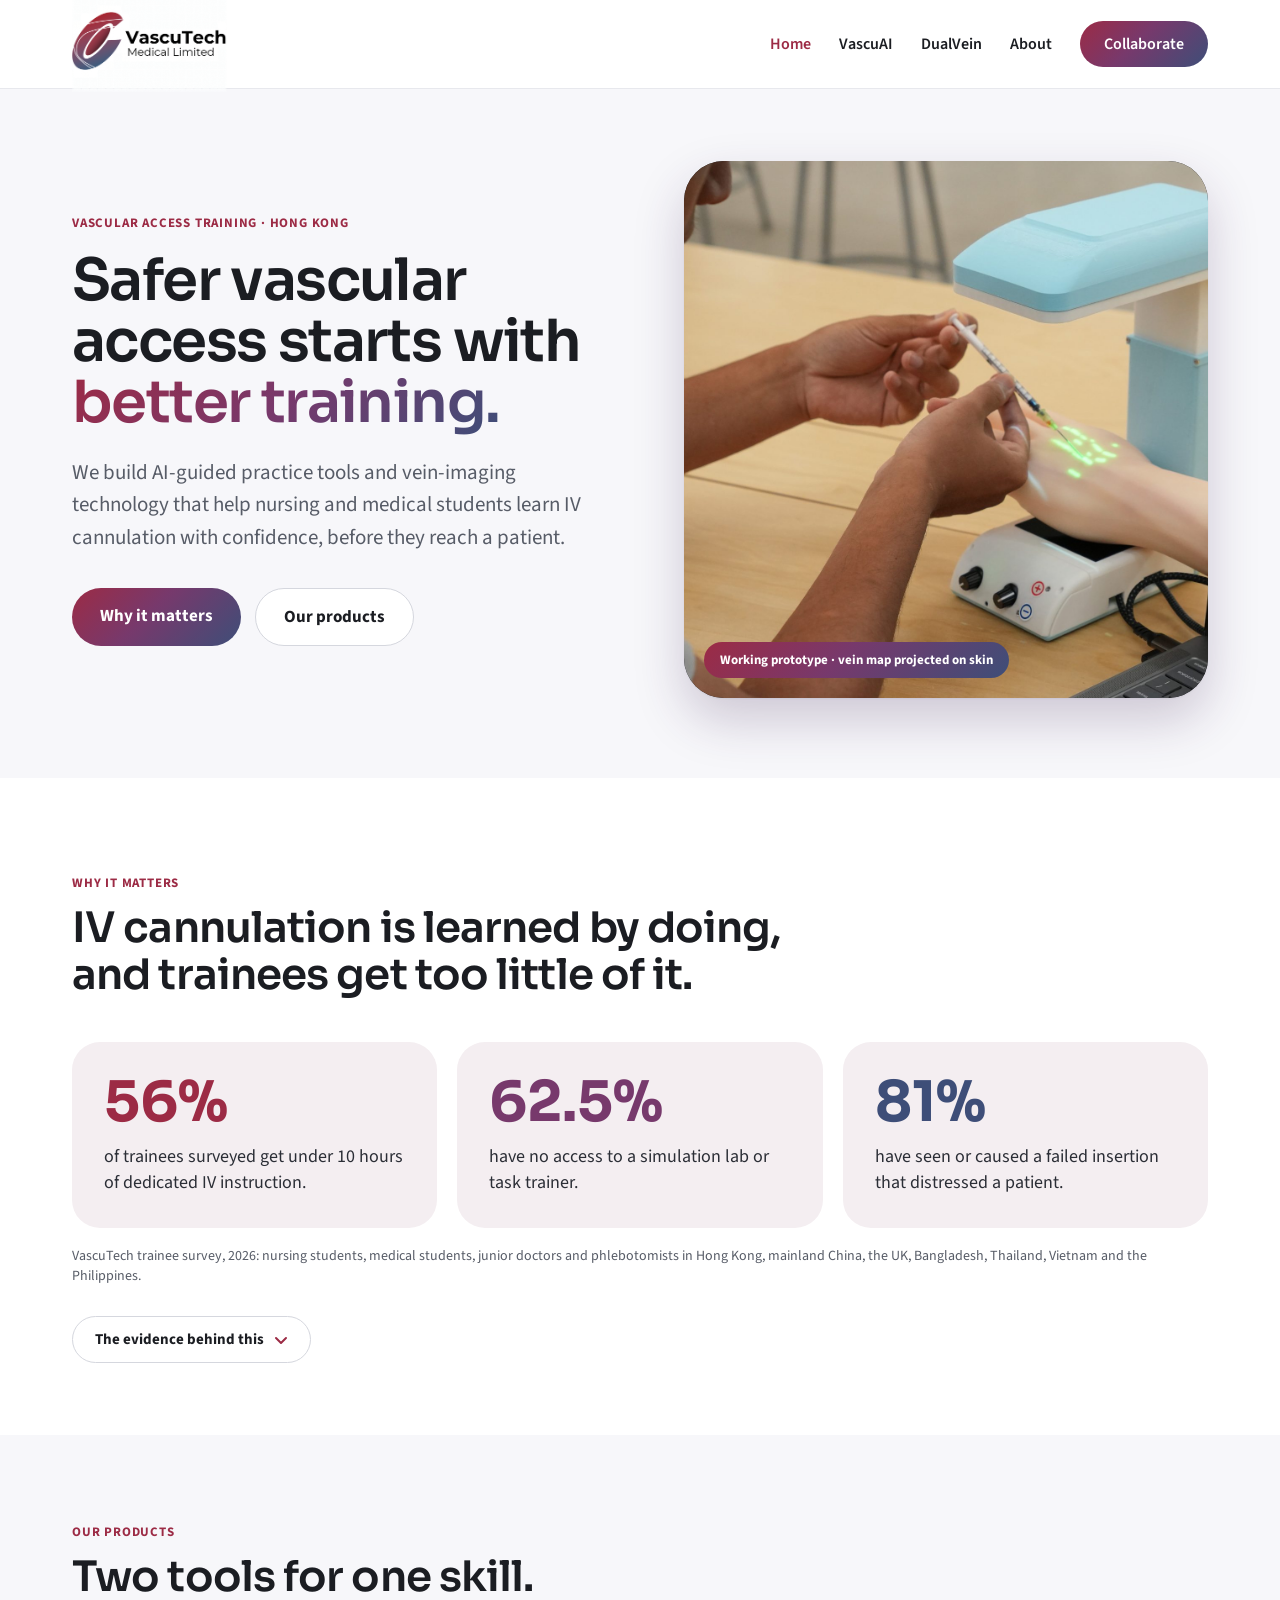
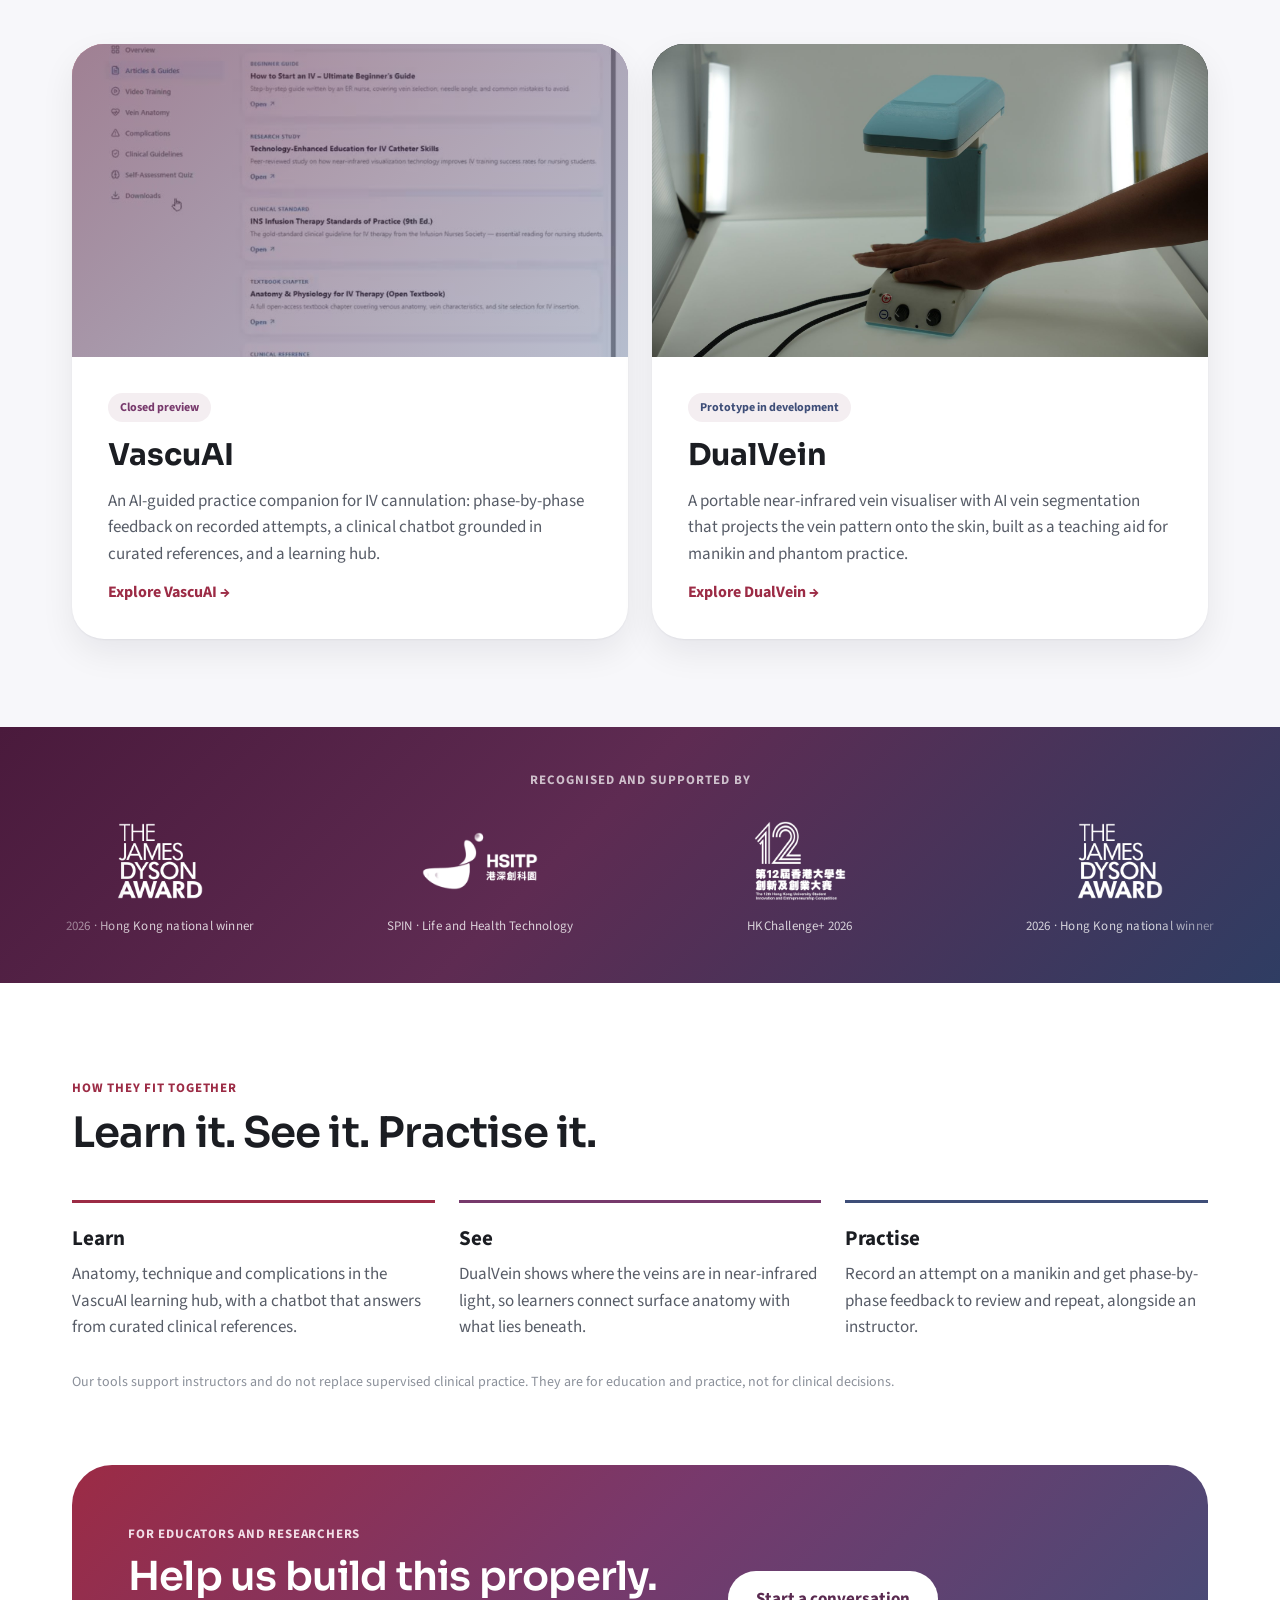
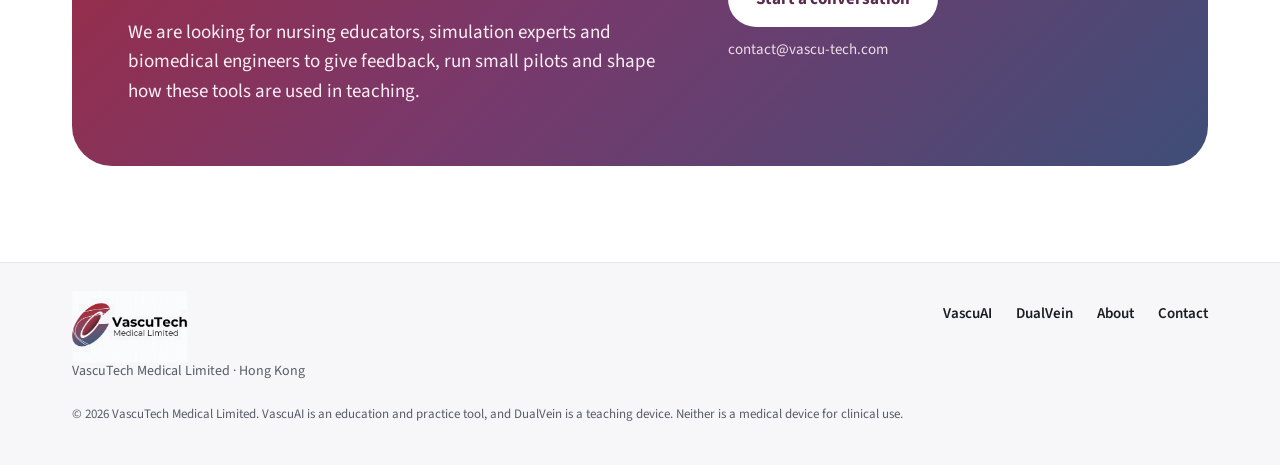
==== commit 7953daf6: "Add files via upload" ====
--- a/index.html
+++ b/index.html
@@ -121,7 +121,7 @@
 <a href="vascuai.html" style="margin-top:auto;font-weight:700;font-size:16px">Explore VascuAI →</a>
 </div>
 <div style="order:-1;flex:none;position:relative;aspect-ratio:16/9;overflow:hidden;background:linear-gradient(135deg,#9C2B45 0%,#77396C 45%,#3E4E78 100%)">
-<video autoplay muted loop playsinline disablepictureinpicture disableremoteplayback controlslist="nodownload noplaybackrate noremoteplayback" preload="auto" poster="assets/vascuai-app-poster.jpg" aria-label="VascuAI learning hub demo, silent loop" style="position:absolute;left:50%;top:0;height:100%;width:auto;transform:translateX(-50%);pointer-events:none;border-radius:0"><source src="assets/vascuai-app.mp4" type="video/mp4"></video>
+<video autoplay muted loop playsinline disablepictureinpicture disableremoteplayback controlslist="nodownload noplaybackrate noremoteplayback" preload="auto" poster="assets/vascuai-app-poster.jpg" aria-hidden="true" style="position:absolute;left:0;top:0;width:100%;height:100%;object-fit:cover;object-position:center 25%;pointer-events:none"><source src="assets/vascuai-app.mp4" type="video/mp4"></video><div style="position:absolute;inset:0;background:linear-gradient(135deg,rgba(90,28,60,.55),rgba(62,78,120,.35))"></div>
 </div>
 </div>
 
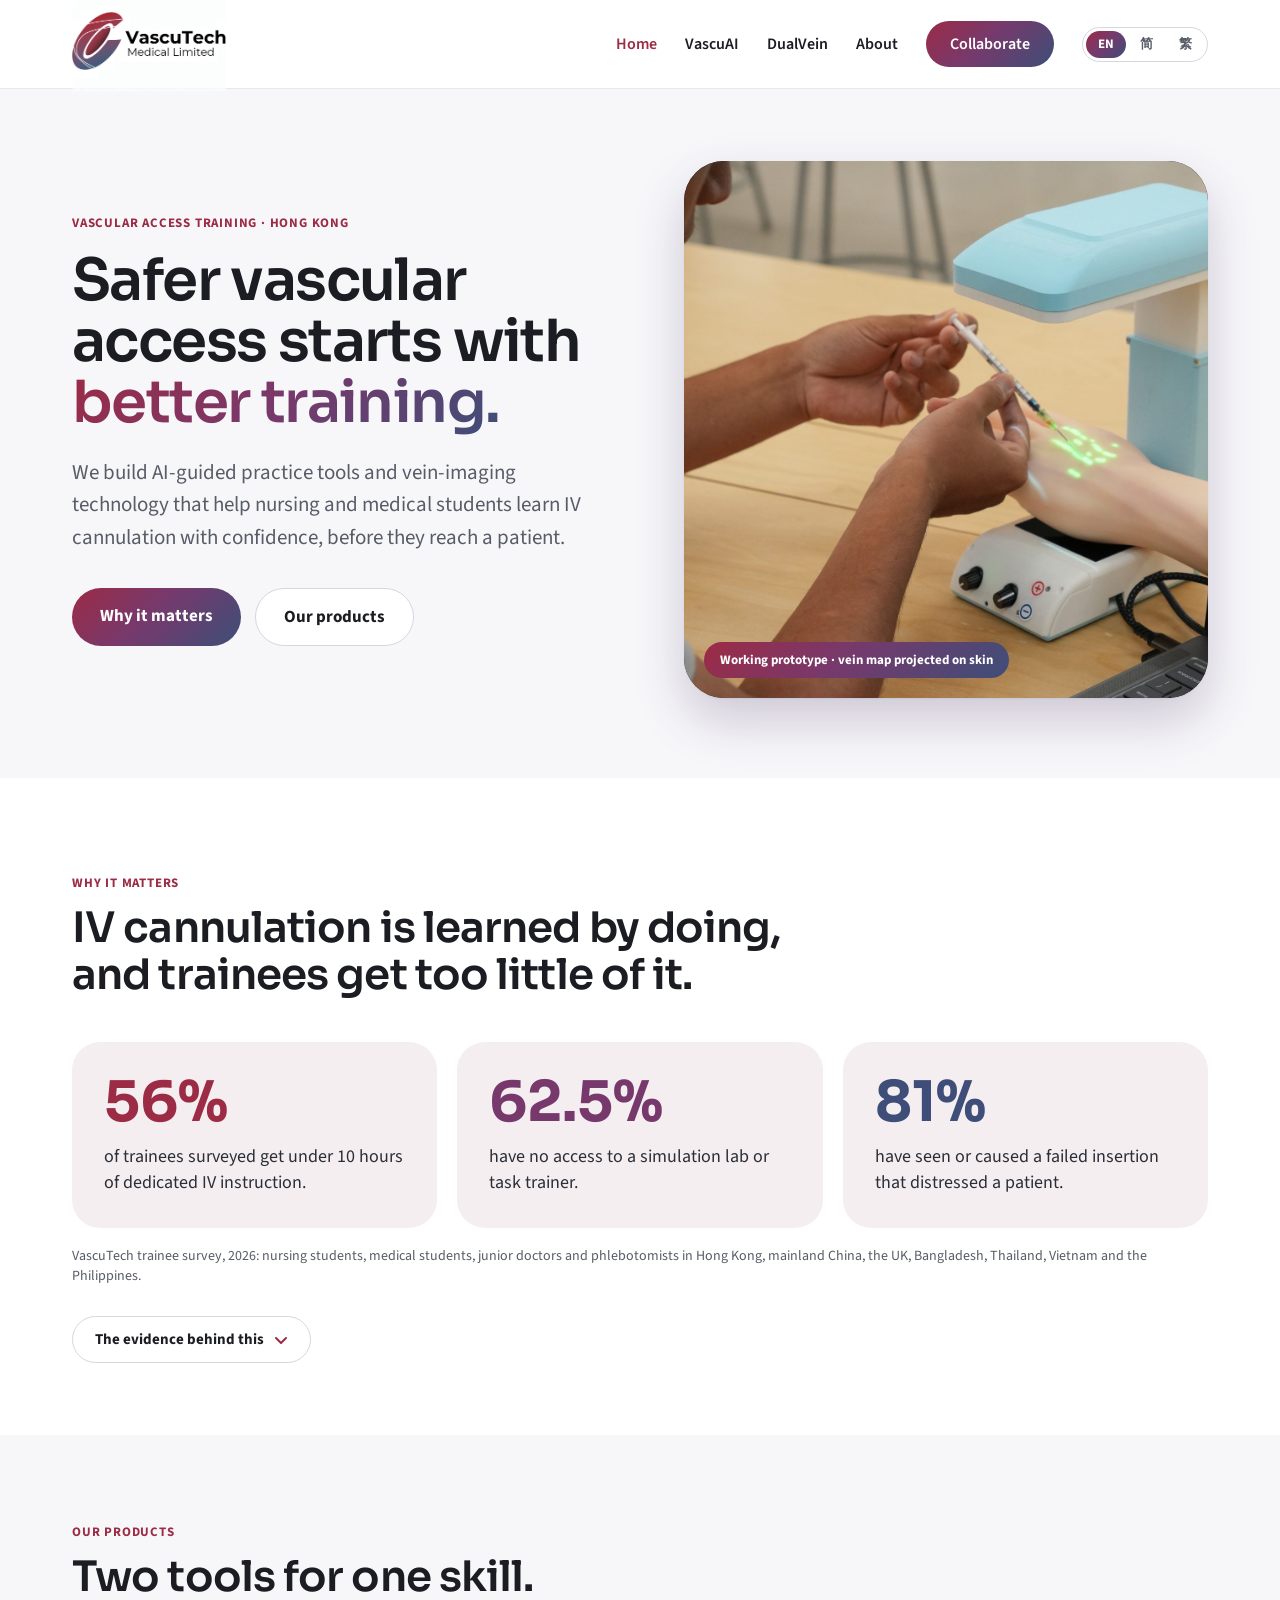
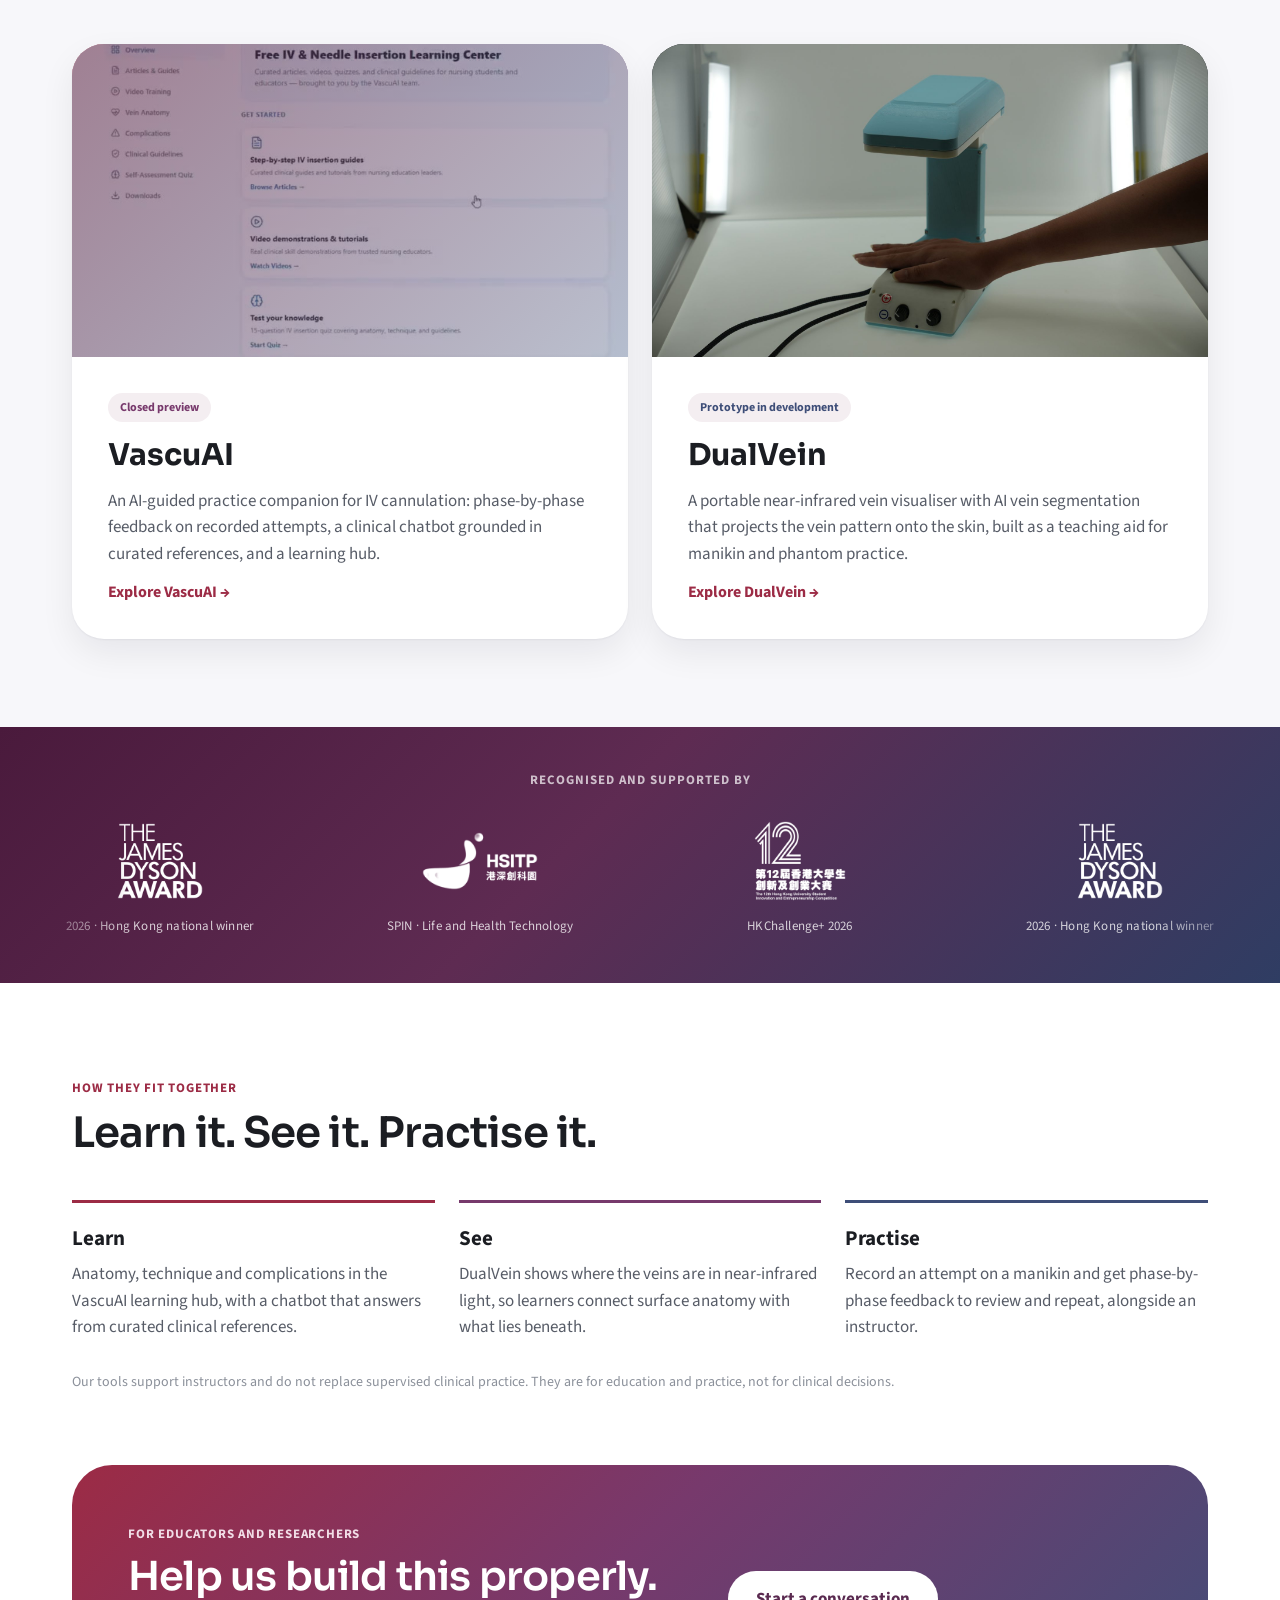
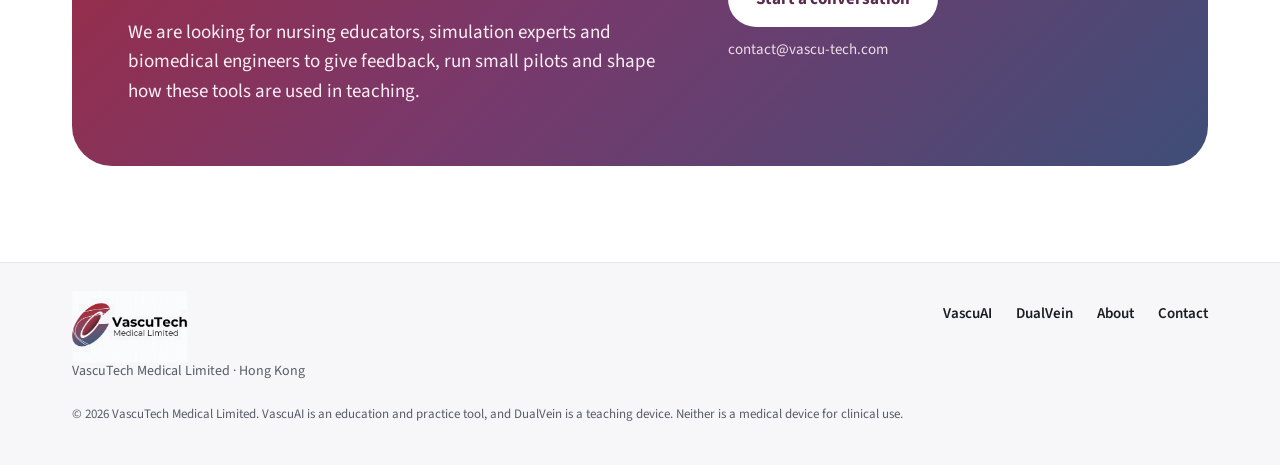
==== commit d8994ee6: "[Kiwi] Make the website multilingual: English, Simplified Chinese and Traditional Chinese Add EN / 简" ====
--- a/index.html
+++ b/index.html
@@ -228,5 +228,6 @@
 </footer>
 
 </div>
+<script src="i18n.js"></script>
 </body>
 </html>
--- a/style.css
+++ b/style.css
@@ -28,3 +28,25 @@
   section>div,footer>div,header>div{padding-left:20px!important;padding-right:20px!important}
   .nav{gap:16px!important;font-size:15px!important}
 }
+
+/* Language switcher (EN / 简 / 繁), added to the nav by i18n.js */
+.lang-switch{display:inline-flex;align-items:center;gap:2px;padding:3px;border:1.5px solid #D5D7DE;border-radius:999px;background:#ffffff}
+.lang-switch button{font:inherit;font-size:13px;font-weight:700;line-height:1;padding:7px 12px;border:0;border-radius:999px;background:transparent;color:#575C67;cursor:pointer;transition:color .15s}
+.lang-switch button:hover{color:#9C2B45}
+.lang-switch button[aria-pressed="true"]{background:linear-gradient(135deg,#9C2B45 0%,#77396C 45%,#3E4E78 100%);color:#ffffff}
+.lang-switch button:focus-visible{outline:2px solid #3E4E78;outline-offset:2px}
+
+/* Chinese typography: CJK fonts, no negative tracking, roomier headings */
+html[lang^="zh-Hans"]{--cjk:"Noto Sans SC","PingFang SC","Hiragino Sans GB","Microsoft YaHei","Source Han Sans SC",sans-serif}
+html[lang^="zh-Hant"]{--cjk:"Noto Sans HK","PingFang HK","PingFang TC","Microsoft JhengHei","Source Han Sans TC",sans-serif}
+html[lang^="zh"] body,html[lang^="zh"] body *{font-family:"Source Sans 3",var(--cjk)!important}
+html[lang^="zh"] [style*="Sora"]{font-family:"Sora",var(--cjk)!important}
+html[lang^="zh"] h1,html[lang^="zh"] h2{letter-spacing:0!important;line-height:1.3!important}
+html[lang^="zh"] h1{font-size:48px!important}
+html[lang^="zh"] h1,html[lang^="zh"] h2{text-wrap:balance}
+html[lang^="zh"] [style*="uppercase"]{letter-spacing:.12em!important}
+html[lang^="zh"] p,html[lang^="zh"] [style*="line-height:1.4"]{line-height:1.7!important}
+@media (max-width:720px){
+  html[lang^="zh"] h1{font-size:34px!important}
+  html[lang^="zh"] h2{font-size:26px!important}
+}
